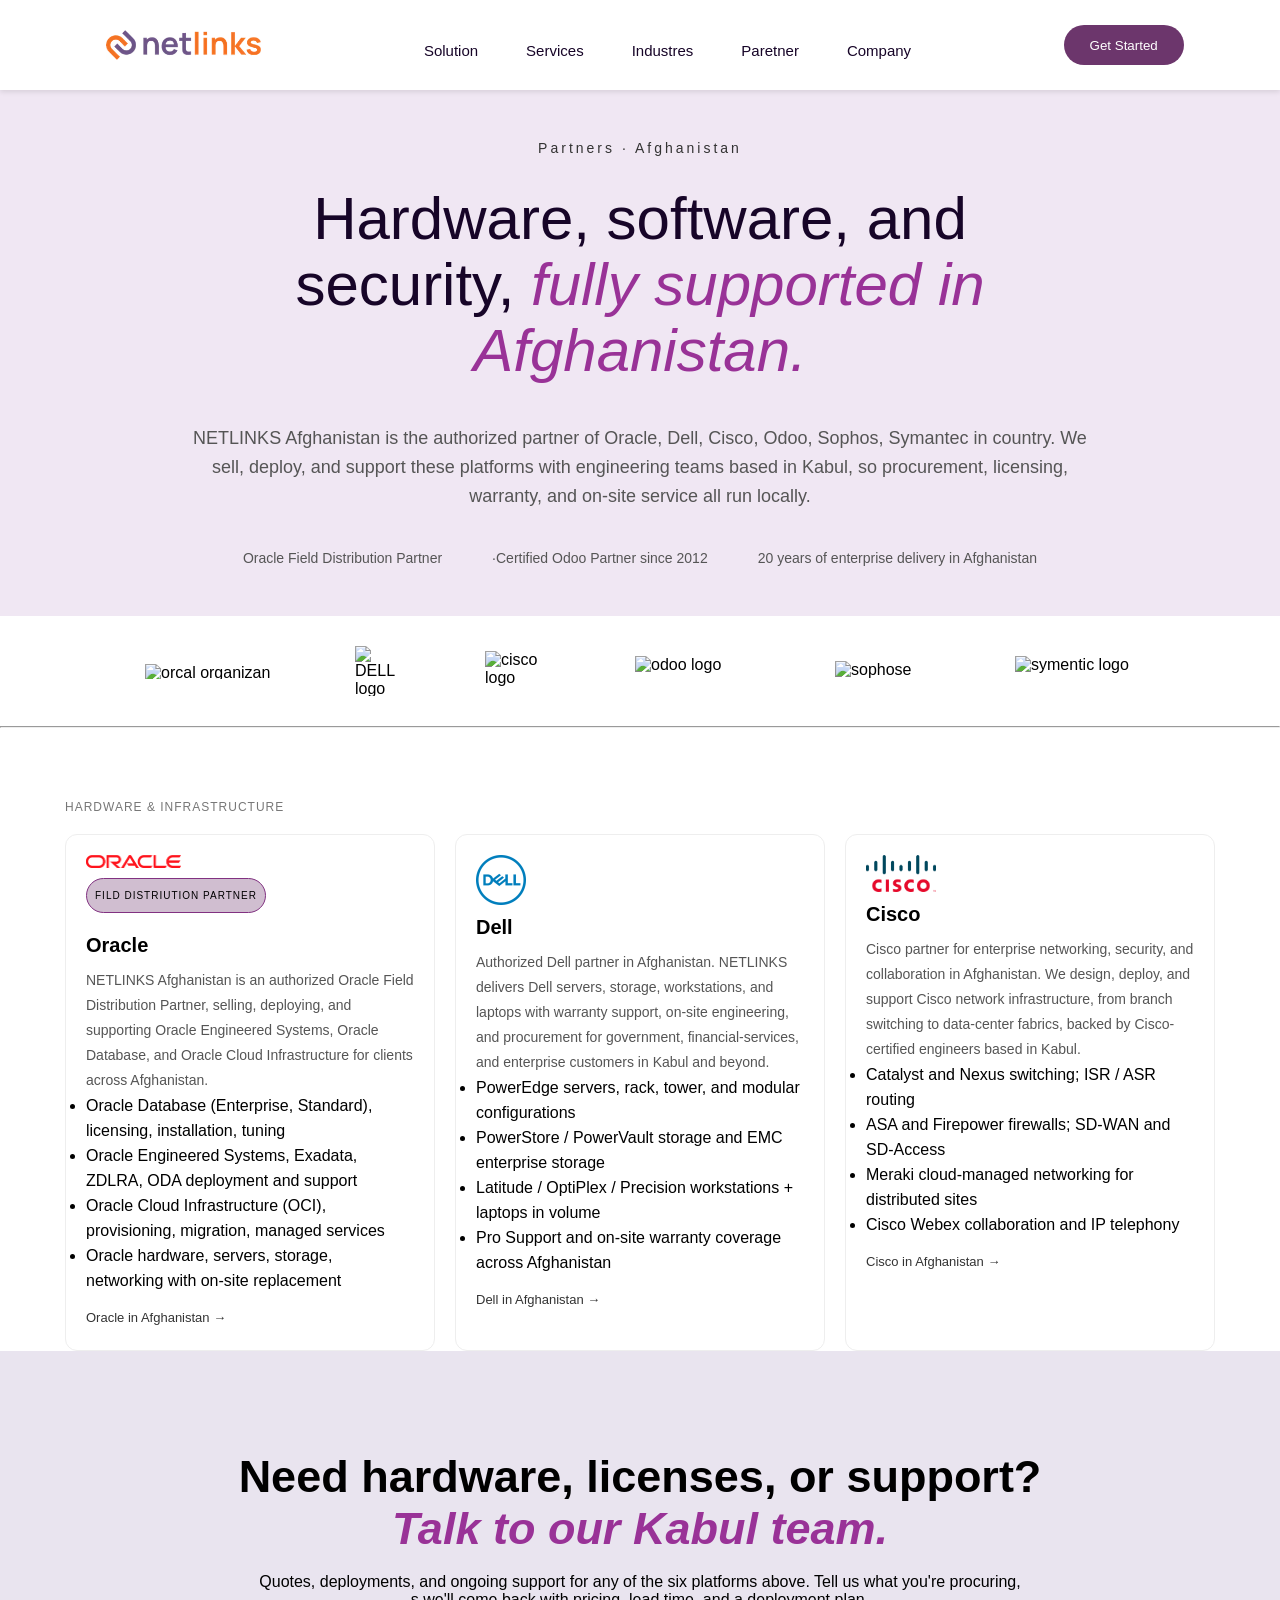
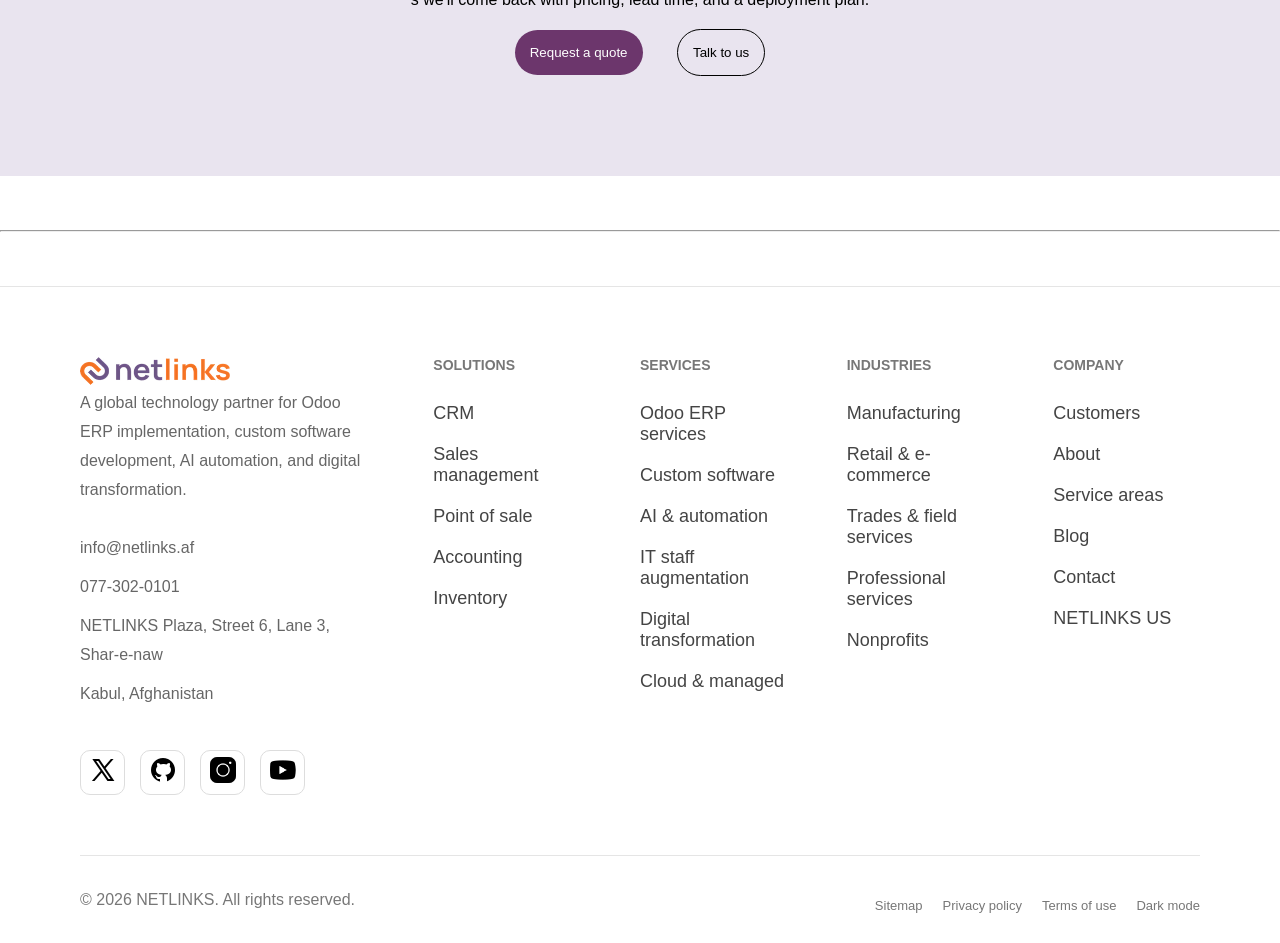
==== indx.html @ b46fe625 "Add initial HTML structure, CSS styles, and partner logos" ====
<!DOCTYPE html>
<html lang="en">
<head>
    <meta charset="UTF-8">
    <meta name="viewport" content="width=device-width, initial-scale=1.0">
    <title>Document</title>
    <link rel="stylesheet" href="style.css">
</head>
<body>





    <header class="header">
<img src="./netlink logo.avif" alt="">  
      <nav>
            <ul>
                <li><a href="">Solution</a></li>
                <li><a href="">Services</a></li>
                <li><a href="">Industres</a></li>
                <li><a href=""> Paretner</a></li>
                <li><a href="">Company</a></li>
            </ul>
        </nav>
        <button>Get Started</button>
    </header><br><br><br><br> <br>

    <section class="hero">
         <p class="top-text"> Partners · Afghanistan</p>
        <h1>Hardware, software, and <br> security, <span>fully supported in <br> Afghanistan.</span></h1>

        <p class="des">NETLINKS Afghanistan is the authorized partner of Oracle, Dell, Cisco, Odoo, Sophos, Symantec in country. We sell, deploy, and support these platforms with engineering teams based in Kabul, so procurement, licensing, warranty, and on-site service all run locally.</p>
       <div class="bottom-text">
        <span>Oracle Field Distribution Partner</span>
        <span>·Certified Odoo Partner since 2012</span>
        <span> 20 years of enterprise delivery in Afghanistan</span>
      </div>
    </section>
    <section class="header2">
        <img id="logo1" src="https://netlinks.af/logos/partners/oracle.webp" alt="orcal organizan logo">
        <img id="logo2" src="https://netlinks.af/logos/partners/dell.webp" alt="DELL logo">
        <img id="logo3" src="https://netlinks.af/logos/partners/cisco.webp" alt="cisco logo">
        <img id="logo4" src="https://netlinks.af/logos/partners/odoo.webp" alt="odoo logo">
        <img id="logo5" src="https://netlinks.af/logos/partners/sophos.webp" alt="sophose logo">
        <img id="logo6" src="https://netlinks.af/logos/partners/symantec.webp" alt="symentic logo">
    </section><hr>
<br><br><br><br>







<!-- fawad section -->


<div class="containerl">

    <p class="section-label">HARDWARE & INFRASTRUCTURE</p>

    <div class="cards">

        <div class="cardl">
            <img src="oracle.webp" class="logo oracle">
            <p class="tag">FILD DISTRIUTION PARTNER</p>
            <h2>Oracle</h2>
            <p class="desc">
               NETLINKS Afghanistan is an authorized Oracle Field Distribution Partner, selling, deploying, and supporting Oracle Engineered Systems, Oracle Database, and Oracle Cloud Infrastructure for clients across Afghanistan.
            </p>
            <ul>
                <li>Oracle Database (Enterprise, Standard), licensing, installation, tuning</li>
                <li>Oracle Engineered Systems, Exadata, ZDLRA, ODA deployment and support</li>
                <li>Oracle Cloud Infrastructure (OCI), provisioning, migration, managed services</li>
                <li>Oracle hardware, servers, storage, networking with on-site replacement</li>
            </ul>
            <a href="#">Oracle in Afghanistan →</a>
        </div>

        <div class="cardl">
            <img src="dell.webp" class="logo dell">
            <h2>Dell</h2>
            <p class="desc">
                Authorized Dell partner in Afghanistan. NETLINKS delivers Dell servers, storage, workstations, and laptops with warranty support, on-site engineering, and procurement for government, financial-services, and enterprise customers in Kabul and beyond.
            </p>
            <ul>
                <li>PowerEdge servers, rack, tower, and modular configurations</li>
                <li>PowerStore / PowerVault storage and EMC enterprise storage</li>
                <li>Latitude / OptiPlex / Precision workstations + laptops in volume</li>
                <li>Pro Support and on-site warranty coverage across Afghanistan</li>
            </ul>
            <a href="#">Dell in Afghanistan →</a>
        </div>

        <div class="cardl">
            <img src="cisco.webp" class="logo cisco">
            <h2>Cisco</h2>
            <p class="desc">
                Cisco partner for enterprise networking, security, and collaboration in Afghanistan. We design, deploy, and support Cisco network infrastructure, from branch switching to data-center fabrics, backed by Cisco-certified engineers based in Kabul.
            </p>
            <ul>
                <li>Catalyst and Nexus switching; ISR / ASR routing</li>
                <li>ASA and Firepower firewalls; SD-WAN and SD-Access</li>
                <li>Meraki cloud-managed networking for distributed sites</li>
                <li>Cisco Webex collaboration and IP telephony</li>
            </ul>
            <a href="#">Cisco in Afghanistan →</a>
        </div>

    </div>

</div>




  

























    <!-- kaihan section -->
    <section>
        <div class="background">
            <h3>Need hardware, licenses, or support? </h3>
            <h3 style="color: #993297; font-style: italic;">Talk to our Kabul team.</h3>
            <br>
            <p>Quotes, deployments, and ongoing support for any of the six platforms above. 
                Tell us what you're procuring, <br>s we'll come back with pricing, lead time,
                 and a deployment plan.
            </p>
            <div class="button_box">
                <button class="button_one">Request a quote</button>
                <button class="button_tow">Talk to us</button>
            </div>
        </div>
    </section>
               <br><br><br><hr><br><br><br>
<footer>
    <div class="container">

        <!-- Left -->
        <div class="footer-left">
          <img width="150px" src="./netlink logo.avif" alt="Logo">

            <p>
                A global technology partner for Odoo ERP implementation,
                custom software development, AI automation,
                and digital transformation.
            </p>

            <div class="contact">
                <p>info@netlinks.af</p>
                <p>077-302-0101</p>
                <p>NETLINKS Plaza, Street 6, Lane 3, Shar-e-naw</p>
                <p>Kabul, Afghanistan</p>
            </div>

            <div class="social">
                <a ><i ><img src="./logo/icons8-x-30.png" alt=""></i></a>
                <a ><i class="fa-brands fa-github"><img  src="./logo/icons8-github-logo-30.png" alt=""></i></a>
                <a ><i class="fa-brands fa-instagram"><img width="30px" src="./logo/icons8-instagram-logo-50.png" alt=""></i></a>
                <a ><i class="fa-brands fa-youtube"><img width="30px" src="./logo/icons8-youtube-logo-50.png" alt=""></i></a>
            </div>
        </div>

        <!-- Solutions -->
        <div class="footer-column">
            <h4>Solutions</h4>
            <a>CRM</a>
            <a>Sales management</a>
            <a>Point of sale</a>
            <a>Accounting</a>
            <a>Inventory</a>
        </div>

        <!-- Services -->
        <div class="footer-column">
            <h4>Services</h4>
            <a>Odoo ERP services</a>
            <a>Custom software</a>
            <a>AI & automation</a>
            <a>IT staff augmentation</a>
            <a>Digital transformation</a>
            <a>Cloud & managed</a>
        </div  >
        <div class="footer-column">
            <h4>Industries</h4>
            <a>Manufacturing</a>
            <a>Retail & e-commerce</a>
            <a>Trades & field services</a>
            <a>Professional services</a>
            <a>Nonprofits</a>
        </div>

        <!-- Company -->
        <div class="footer-column">
            <h4>Company</h4>
            <a href="#">Customers</a>
            <a >About</a>
            <a >Service areas</a>
            <a >Blog</a>
            <a >Contact</a>
            <a >NETLINKS US</a>
        </div>

    </div>

    <div class="footer-bottom">
        <p>© 2026 NETLINKS. All rights reserved.</p>

        <div class="bottom-links">
            <a>Sitemap</a>
            <a>Privacy policy</a>
            <a>Terms of use</a>
            <a>Dark mode</a>
        </div>
    </div>
</footer>
</body>
</html>
---- style.css ----
*{
    margin: 0%;
    padding: 0%;
    box-sizing: border-box;
}
body{
    font-family: Arial, Helvetica, sans-serif;
}
/* fist section */
.header {
    display: flex;
    justify-content: space-around;
    padding: 20px;
    align-items: center;
    position: fixed;
    top: 0;
    left: 0;
    right: 0;
    background-color: rgba(255, 255, 255, 0.725);
    box-shadow: 0 2px 5px rgba(0,0,0,0.1);
    backdrop-filter: blur(10px);
}
.header img {
    padding: 10px;
    width: 175px;
    height: 50px;
}
.header ul {
    display: flex;
    gap: 3rem;
    list-style: none;
    
}
.header a {
    text-decoration: none;
    color: #170528;
}
.header nav ul li a {
transition: 0.5s;
font-size: 15px;
}
.header button {
    width: 120px;
    height: 40px;
    border-radius: 40px;
    background-color: #6c366c;
    color: white;
    transition: 0.5s;
    border: none;
}
.header nav ul li a:hover{
background-color: #6c366c;
    color: white;
    border-radius: 10px;
    padding: 10px 10px;
    
}
.header button:hover {
        box-shadow: 0px 0px 10px 3px rgb(122, 67, 148);

}
.hero {
    background-color: #f0e7f3;
    text-align: center;
    padding: 50px 20px;
}
.top-text {
    font-size: 14px;
    letter-spacing: 3px;
    color: #333;
    margin-bottom: 30px;
}
.hero h1 {
    font-size: 60px;
    font-weight: 400;
    line-height: 1.1;
    color:#170528;
}
.hero h1 span {
    font-style: italic;
    font-weight: 300;
    color: #993297;
}
.des {
    max-width: 900px;
    margin: 40px auto;
    font-size: 18px;
    line-height: 1.6;
    color: #555;
}
.bottom-text {
    display: flex;
    gap: 50px;
    justify-content:center;
    margin-top: 40px;
    font-size: 14px;
    color: #555;
}
.header2 {
    display: flex;
    justify-content: center;
    gap: 5rem;
    padding: 30px;
    align-items: center;
}
.header2 img {
    width: 120px;
    height: 30px;
}
#logo1 {
    width: 130px;
    height: 15px;
}
#logo2{
    width: 50px;
    height: 50px;
}
#logo3 {
    width: 70px;
    height: 40px;
}

#logo4 {
    width: 120px;
    height: 30px;
}
#logo5 {
    width: 100px;
    height: 20px;
}






/* fawad section */


.containerl {
    max-width: 1150px;
    margin: auto;
}

.section-label {
    font-size: 12px;
    letter-spacing: 1px;
    color: #777;
    margin-bottom: 20px;
}

.cards {
    display: flex;
    gap: 20px;
    flex-wrap: wrap;
}

.cardl {
    background: white;
    padding: 20px;
    border-radius: 12px;
    flex: 1;
    border: 1px solid #eee;
    line-height: 25px;
}

.logo {
    display: block;
    margin-bottom: 10px;
}

.logo.oracle {
    width: 95px;
}

.logo.dell {
    width: 50px;
}

.logo.cisco {
    width: 70px;
}

.tag {
    font-size: 10px;
    background: #6c366c52;
    border: 1px solid #813181;
    padding: 4px 8px;
    border-radius: 30px;
    display: inline-block;
    margin-bottom: 10px;
    letter-spacing: 1px;
}

h2 {
    margin: 10px 0;
    font-size: 20px;
}

.desc {
    font-size: 14px;
    color: #555;
}



a {
    display: inline-block;
    margin-top: 12px;
    font-size: 13px;
    text-decoration: none;
    color: #333;
}

a:hover {
    text-decoration: underline;
}





































.background{
    background-color: #8a6fa62f;
    height: auto;
    width: auto;
    text-align: center;
    align-items: center;
    padding: 100px;
}

.background button{
    margin-top: 20px;
}
.background h3{
    font-size: 45px;
}

.background .button_one{
    padding: 15px;
    border: none;
    background-color: #6c366c;
    color: rgb(255, 255, 255);
    border-radius: 30px;
    margin-right: 30px;
    cursor: pointer;
    transition: 0.5s;

}


.background .button_tow{
    padding: 15px;
    border: 1px solid black;
    background-color: #65399500;
    color: rgb(0, 0, 0);
    border-radius: 30px;
    cursor: pointer;
    transition: 0.5s;


}


.button_tow:hover{
    background-color: rgb(134, 134, 134);
    color: white;
}
.button_one:hover{
    box-shadow: 0px 0px 10px 3px rgb(122, 67, 148);
}



footer{
    width:100%;
    padding:70px 80px 30px;
    border-top:1px solid #e5e5e5;
}

.container{
    display:grid;
    grid-template-columns:2fr 1fr 1fr 1fr 1fr;
    gap:60px;
}

.footer-left h2{
    font-size:42px;
    margin-bottom:20px;
}

.purple{
    color:#5b4bb7;
}

.orange{
    color:#f47a20;
}

.footer-left p{
    color:#666;
    line-height:1.8;
    margin-bottom:10px;
    max-width:340px;
}

.contact{
    margin:30px 0;
}

.social{
    display:flex;
    gap:15px;
}

.social a{
    width:45px;
    height:45px;
    border:1px solid #ddd;
    border-radius:10px;
    display:flex;
    align-items:center;
    justify-content:center;
    color:#444;
    text-decoration:none;
    font-size:20px;
    transition:.3s;
}

.social a:hover{
    background:#f5f5f5;
}

.footer-column h4{
    text-transform:uppercase;
    font-size:14px;
    color:#777;
    margin-bottom:30px;
}

.footer-column a{
    display:block;
    text-decoration:none;
    color:#444;
    margin-bottom:20px;
    font-size:18px;
    transition:.3s;
}

.footer-column a:hover{
    color:#f47a20;
}

.footer-bottom{
    margin-top:60px;
    padding-top:30px;
    border-top:1px solid #e5e5e5;
    display:flex;
    justify-content:space-between;
    align-items:center;
    flex-wrap:wrap;
}

.footer-bottom p{
    color:#777;
}

.bottom-links{
    display:flex;
    gap:20px;
}

.bottom-links a{
    color:#777;
    text-decoration:none;
        cursor:pointer;

}

.bottom-links a:hover{
    color:#f47a20;
}

@media(max-width:1000px){


.footer-left{
    grid-column:1/-1;
}

}

@media(max-width:650px){

footer{
    padding:40px 20px;
}

.container{
    grid-template-columns:1fr;
    gap:40px;
}

.footer-bottom{
    flex-direction:column;
    gap:20px;
    text-align:center;
}

.bottom-links{
    flex-wrap:wrap;
    justify-content:center;
}

}
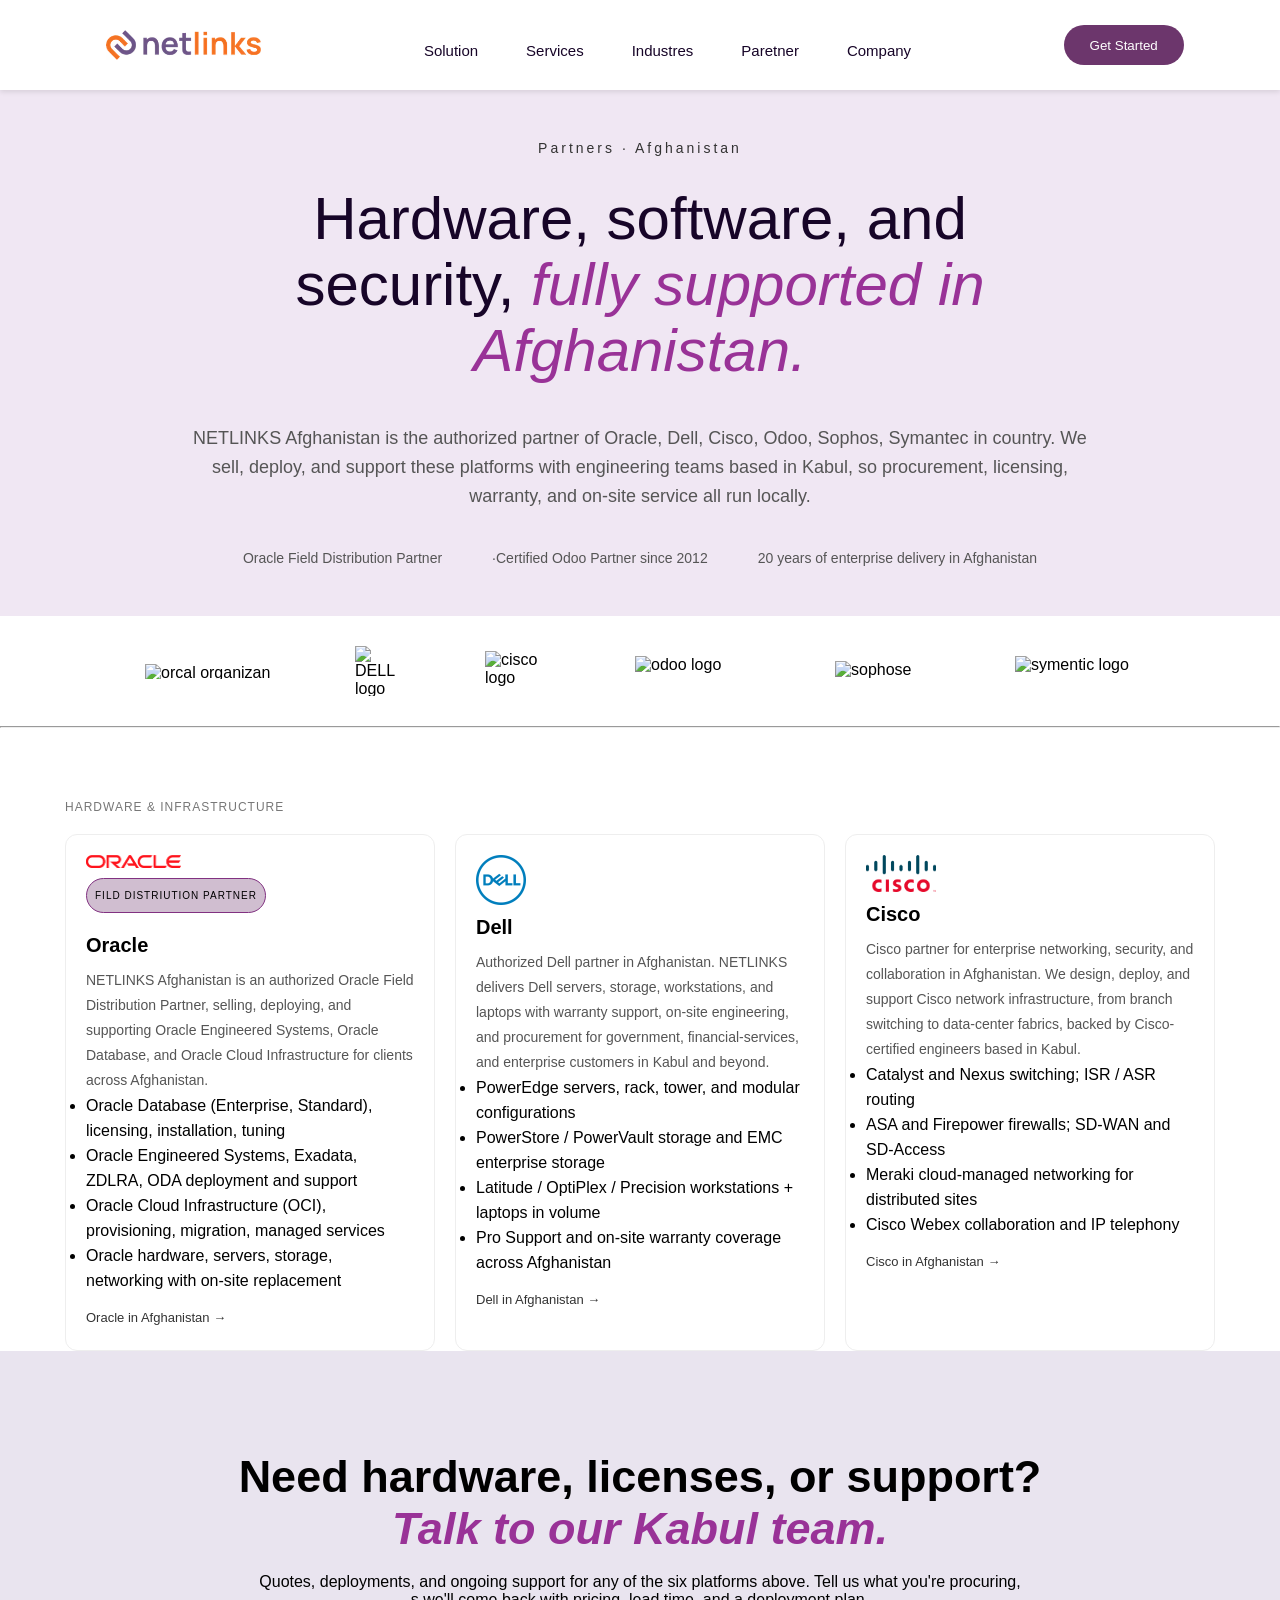
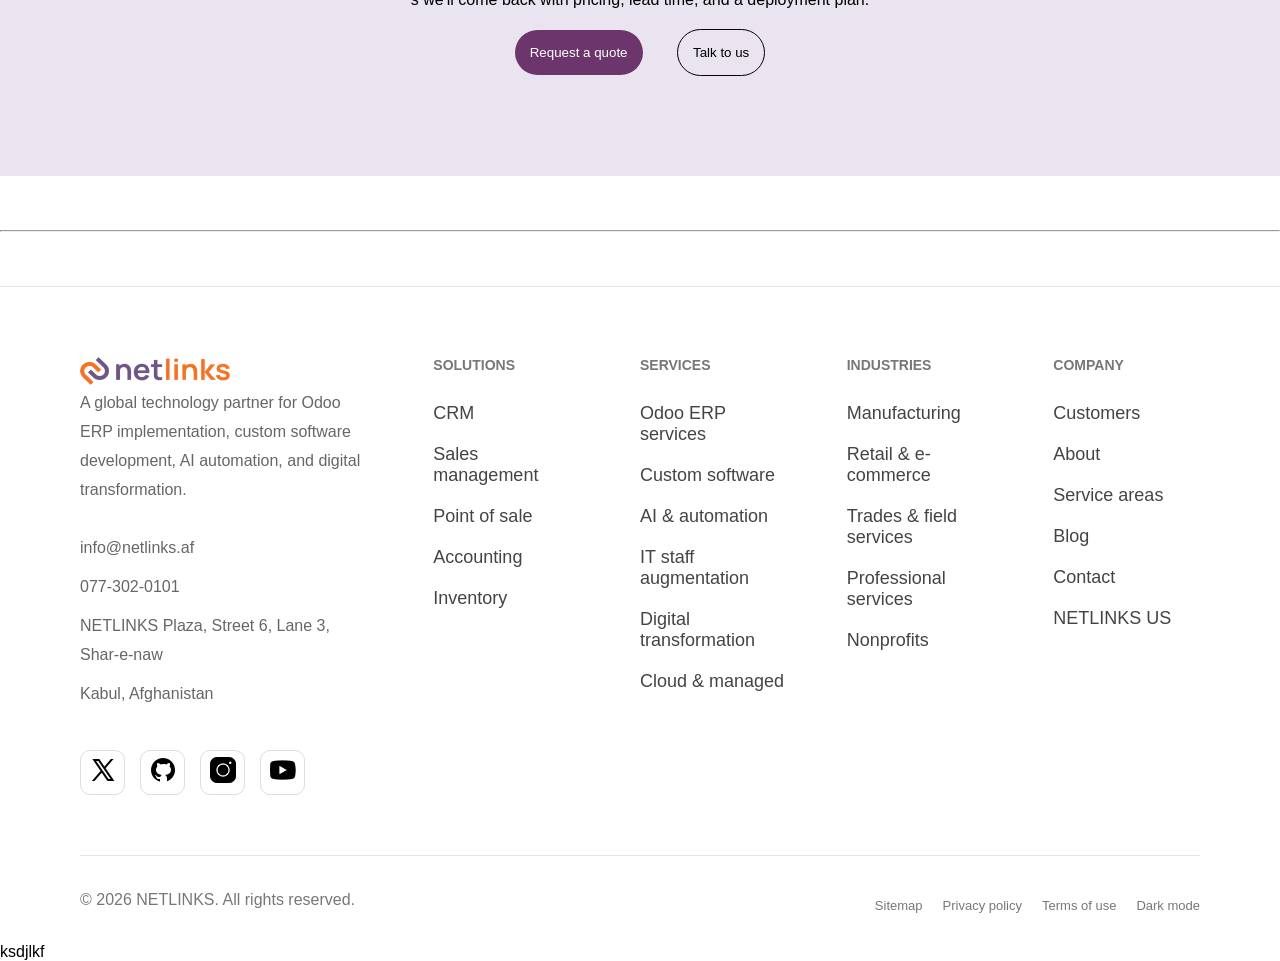
==== commit 7e8bfceb: "Add smooth scrolling behavior to HTML and update footer content" ====
--- a/indx.html
+++ b/indx.html
@@ -239,5 +239,6 @@
         </div>
     </div>
 </footer>
+<div>ksdjlkf</div>
 </body>
 </html>
--- a/style.css
+++ b/style.css
@@ -2,6 +2,10 @@
     margin: 0%;
     padding: 0%;
     box-sizing: border-box;
+
+}
+html{
+    scroll-behavior: smooth;
 }
 body{
     font-family: Arial, Helvetica, sans-serif;
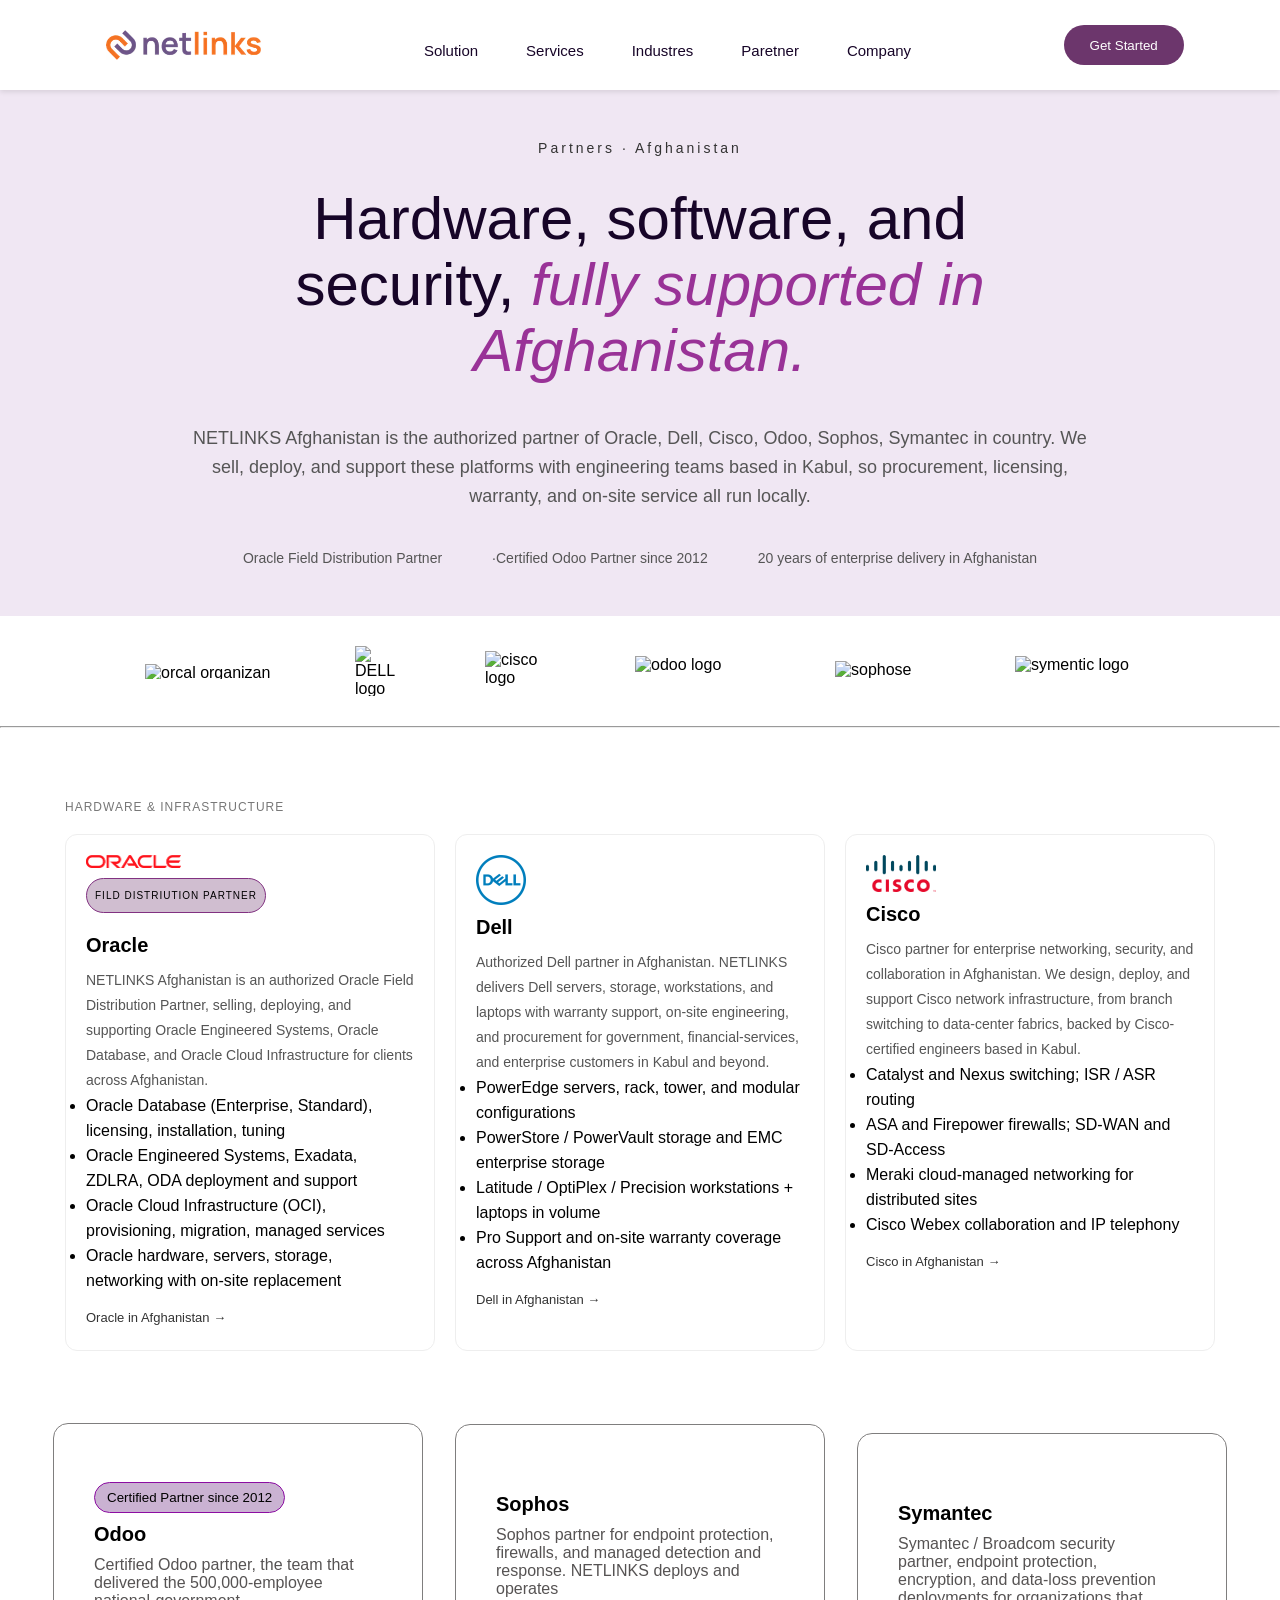
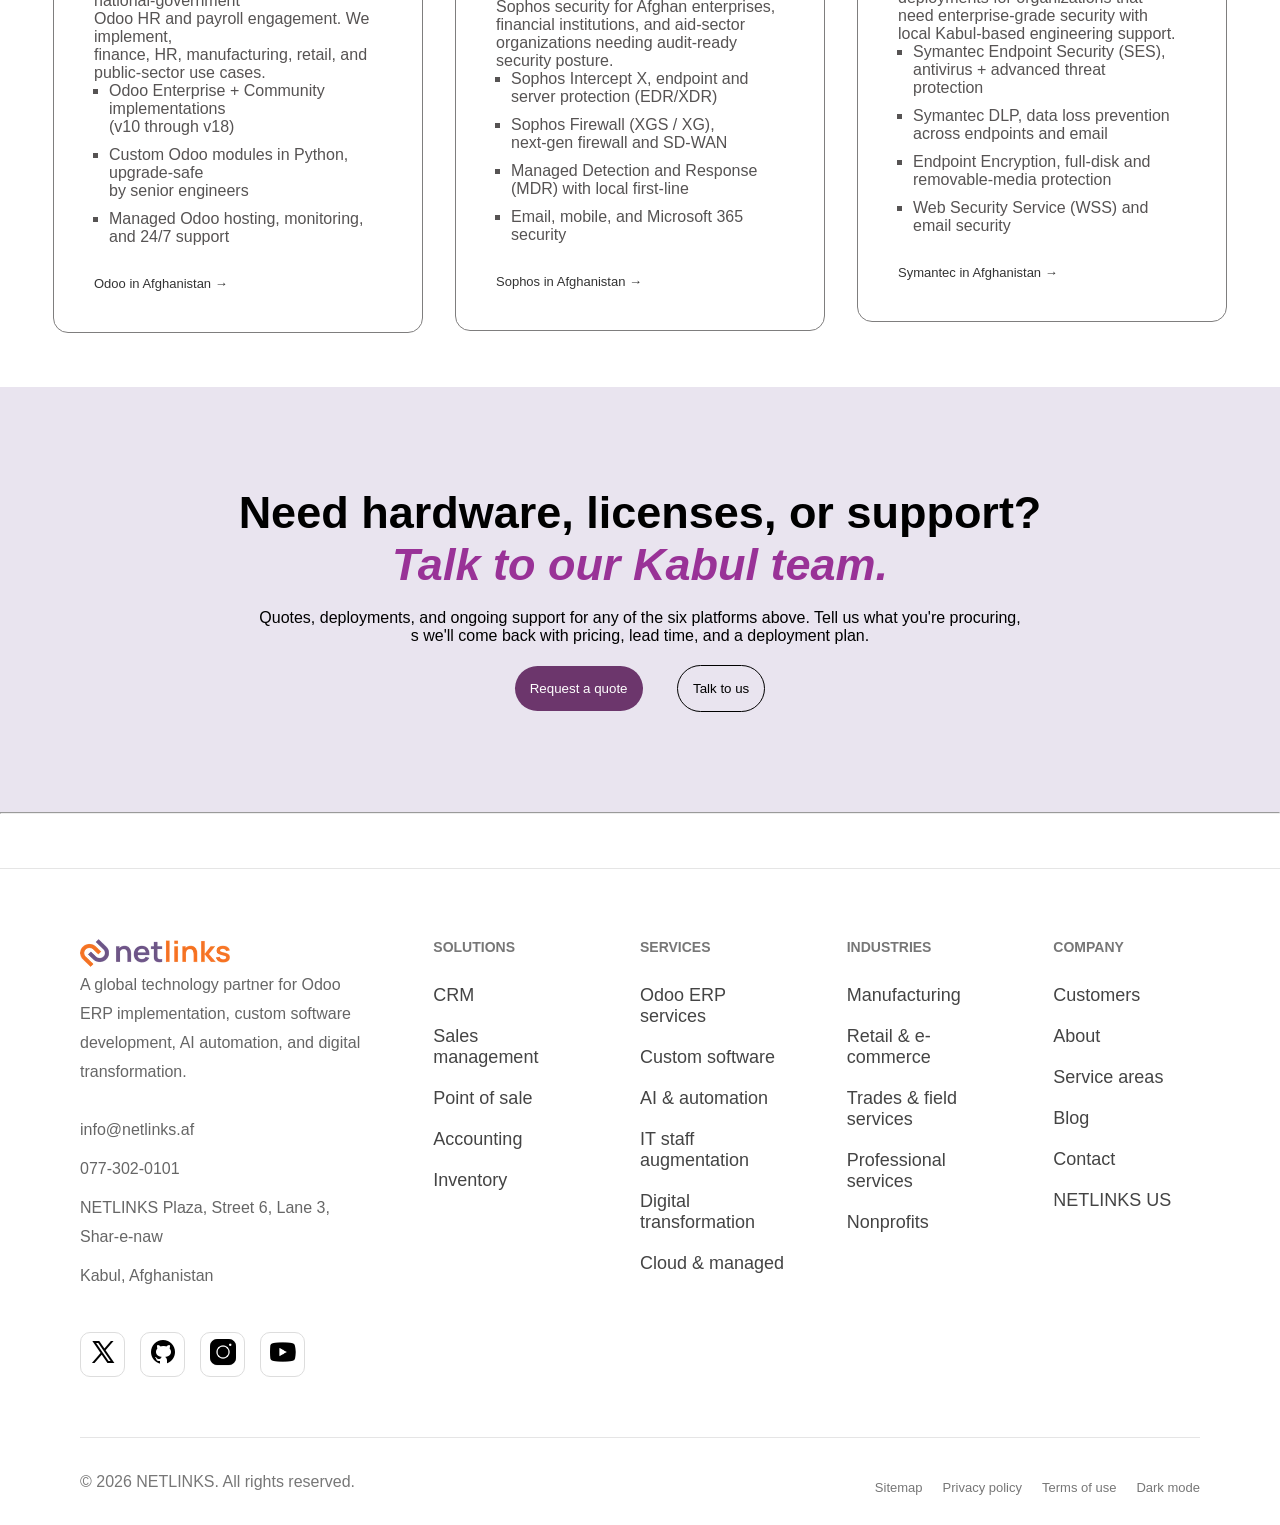
==== commit 6da7a08c: "Add partner logos section with responsive styles and media queries" ====
--- a/indx.html
+++ b/indx.html
@@ -114,19 +114,101 @@
 
 
 
+<br><br><br><br>
 
   
 
-
-
-
-
-
-
-
-
-
-
+<!-- 3 section -->
+
+
+    <div class="dives">
+            <div class="div">
+                <img src="https://netlinks.af/logos/partners/odoo.webp" class="logos" alt=""> <br>
+                <button class="divbut">Certified Partner since 2012</button>
+                <h2 class="name">Odoo</h2>
+                <p>Certified Odoo partner, the team that <br>
+                    delivered the 500,000-employee national-government <br>
+                    Odoo HR and payroll engagement. We implement, <br>
+                    finance, HR, manufacturing, retail, and <br>
+                    public-sector use cases.</p>
+                <ul class="lists">
+                    <li>Odoo Enterprise + Community implementations <br>
+                        (v10 through v18)</li>
+                    <li>
+                        Custom Odoo modules in Python, upgrade-safe <br>
+                        by senior engineers
+                    </li>
+                  
+                    <li>
+                        Managed Odoo hosting, monitoring, <br>
+                        and 24/7 support
+                    </li>
+                </ul>
+                <br>
+                <a class="links" href="">Odoo in Afghanistan →</a>
+            </div>
+            <div class="div">
+                <img src="https://netlinks.af/logos/partners/sophos.webp" class="logos" alt=""> <br>
+                <h2 class="name">Sophos</h2>
+                <p>Sophos partner for endpoint protection, <br>
+                    firewalls, and managed detection and <br>
+                    response. NETLINKS deploys and operates <br>
+                    Sophos security for Afghan enterprises, <br>
+                    financial institutions, and aid-sector <br>
+                    organizations needing audit-ready <br>
+                    security posture.</p>
+                <ul class="lists">
+                    <li>Sophos Intercept X, endpoint and <br> server
+                        protection (EDR/XDR)</li>
+                    <li>
+                        Sophos Firewall (XGS / XG), <br> next-gen firewall
+                        and SD-WAN
+                    </li>
+                    <li>Managed Detection and Response (MDR) with
+                        local first-line</li>
+                    <li>
+                        Email, mobile, and Microsoft 365 security
+                    </li>
+                </ul>
+                <br>
+                <a class="links" href="">Sophos in Afghanistan →</a>
+            </div>
+            <div class="div">
+                <img src="https://netlinks.af/logos/partners/symantec.webp" class="logos" alt=""> <br>
+                <h2 class="name">Symantec</h2>
+                <p>Symantec / Broadcom security <br>
+                    partner, endpoint protection, <br>
+                    encryption, and data-loss prevention <br>
+                    deployments for organizations that <br>
+                    need enterprise-grade security with <br>
+                    local Kabul-based engineering support.</p>
+                <ul class="lists">
+                    <li>Symantec Endpoint Security (SES), <br>
+                        antivirus + advanced threat <br>
+                        protection</li>
+                    <li>
+                        Symantec DLP, data loss prevention <br> across
+                        endpoints and email
+                    </li>
+                    <li>Endpoint Encryption, full-disk and <br>
+                        removable-media protection</li>
+                    <li>
+                        Web Security Service (WSS) and email security
+                    </li>
+                </ul>
+                <br>
+                <a class="links" href="">Symantec in Afghanistan →</a>
+            </div>
+        </div>
+
+
+
+
+
+
+
+
+<br><br><br>
 
 
 
@@ -157,7 +239,7 @@
             </div>
         </div>
     </section>
-               <br><br><br><hr><br><br><br>
+               <hr><br><br><br>
 <footer>
     <div class="container">
 
@@ -239,6 +321,5 @@
         </div>
     </div>
 </footer>
-<div>ksdjlkf</div>
 </body>
 </html>
--- a/style.css
+++ b/style.css
@@ -221,22 +221,61 @@
 }
 
 
-
-
-
-
-
-
-
-
-
-
-
-
-
-
-
-
+/* 3 section */
+.logos{
+    max-width: 130px;
+    max-height: 30px;
+    width: auto;
+    height: auto;
+    object-fit: contain;
+}
+/* ens of logos */
+.divsec{
+    padding: 50px;
+}
+.dives{
+    display: flex;
+    grid-template-columns: repeat(6, 1fr);
+    gap:2rem;
+    align-items: center;
+    justify-content: center;
+
+
+}
+.div{
+    padding: 25px;
+    border: 1px solid rgb(127, 126, 126);
+    width: 285px;
+    padding: 40px ;
+    border-radius: 15px;
+    color:rgb(86, 83, 83);
+    width: 370px;
+}
+.name{
+    color:black;
+}
+.div a{
+    list-style: none;
+}
+.divbut{
+    border: 0.2px solid rgb(140, 13, 162);
+    padding: 7px 12px;
+    border-radius: 22px;
+    background-color:rgba(151, 103, 166, 0.507);
+}
+.lists{
+    display: flex;
+    flex-direction: column;
+    gap: 10px;
+    margin-left:0px;
+    list-style-type: square;
+    
+    padding-left: 15px;
+
+}
+.links{
+    text-decoration: none;
+}
 
 
 
@@ -448,4 +487,173 @@
     justify-content:center;
 }
 
+}
+
+@media (max-width: 992px){
+
+    .header{
+        flex-direction: column;
+        gap: 15px;
+        padding: 15px;
+    }
+
+    .header ul{
+        gap: 1.5rem;
+        flex-wrap: wrap;
+        justify-content: center;
+    }
+
+    .hero h1{
+        font-size: 42px;
+    }
+
+    .des{
+        font-size: 16px;
+        padding: 0 15px;
+    }
+
+    .bottom-text{
+        flex-direction: column;
+        gap: 10px;
+    }
+
+    .header2{
+        flex-wrap: wrap;
+        gap: 2rem;
+    }
+
+    .cards{
+        flex-direction: column;
+    }
+
+    .dives{
+        flex-wrap: wrap;
+    }
+
+    .div{
+        width: 100%;
+        max-width: 450px;
+    }
+
+    .background{
+        padding: 60px 20px;
+    }
+
+    .background h3{
+        font-size: 34px;
+    }
+
+    .container{
+        grid-template-columns: repeat(2,1fr);
+    }
+}
+
+@media (max-width:768px){
+
+    .header{
+        position: static;
+    }
+
+    .header img{
+        width: 150px;
+        height: auto;
+    }
+
+    .header ul{
+        flex-direction: column;
+        gap: 12px;
+        text-align: center;
+    }
+
+    .header button{
+        width: 100%;
+        max-width: 220px;
+    }
+
+    .hero{
+        padding: 40px 15px;
+    }
+
+    .hero h1{
+        font-size: 32px;
+    }
+
+    .des{
+        font-size: 15px;
+    }
+
+    .header2{
+        gap: 20px;
+    }
+
+    .header2 img{
+        width: 90px;
+        height: auto;
+    }
+
+    .cards{
+        gap: 15px;
+    }
+
+    .cardl{
+        width: 100%;
+    }
+
+    .dives{
+        flex-direction: column;
+    }
+
+    .div{
+        width: 100%;
+        padding: 25px;
+    }
+
+    .background h3{
+        font-size: 28px;
+    }
+
+    .button_box{
+        display: flex;
+        flex-direction: column;
+        gap: 15px;
+        align-items: center;
+    }
+
+    .background .button_one,
+    .background .button_tow{
+        width: 220px;
+        margin: 0;
+    }
+
+    .container{
+        grid-template-columns: 1fr;
+    }
+
+    .footer-bottom{
+        flex-direction: column;
+        gap: 15px;
+        text-align: center;
+    }
+}
+
+/* Small Mobile */
+@media (max-width:480px){
+
+    .hero h1{
+        font-size: 26px;
+    }
+
+    .top-text,
+    .des,
+    .bottom-text{
+        font-size: 14px;
+    }
+
+    .background h3{
+        font-size: 22px;
+    }
+
+    .div{
+        padding: 20px;
+    }
 }
